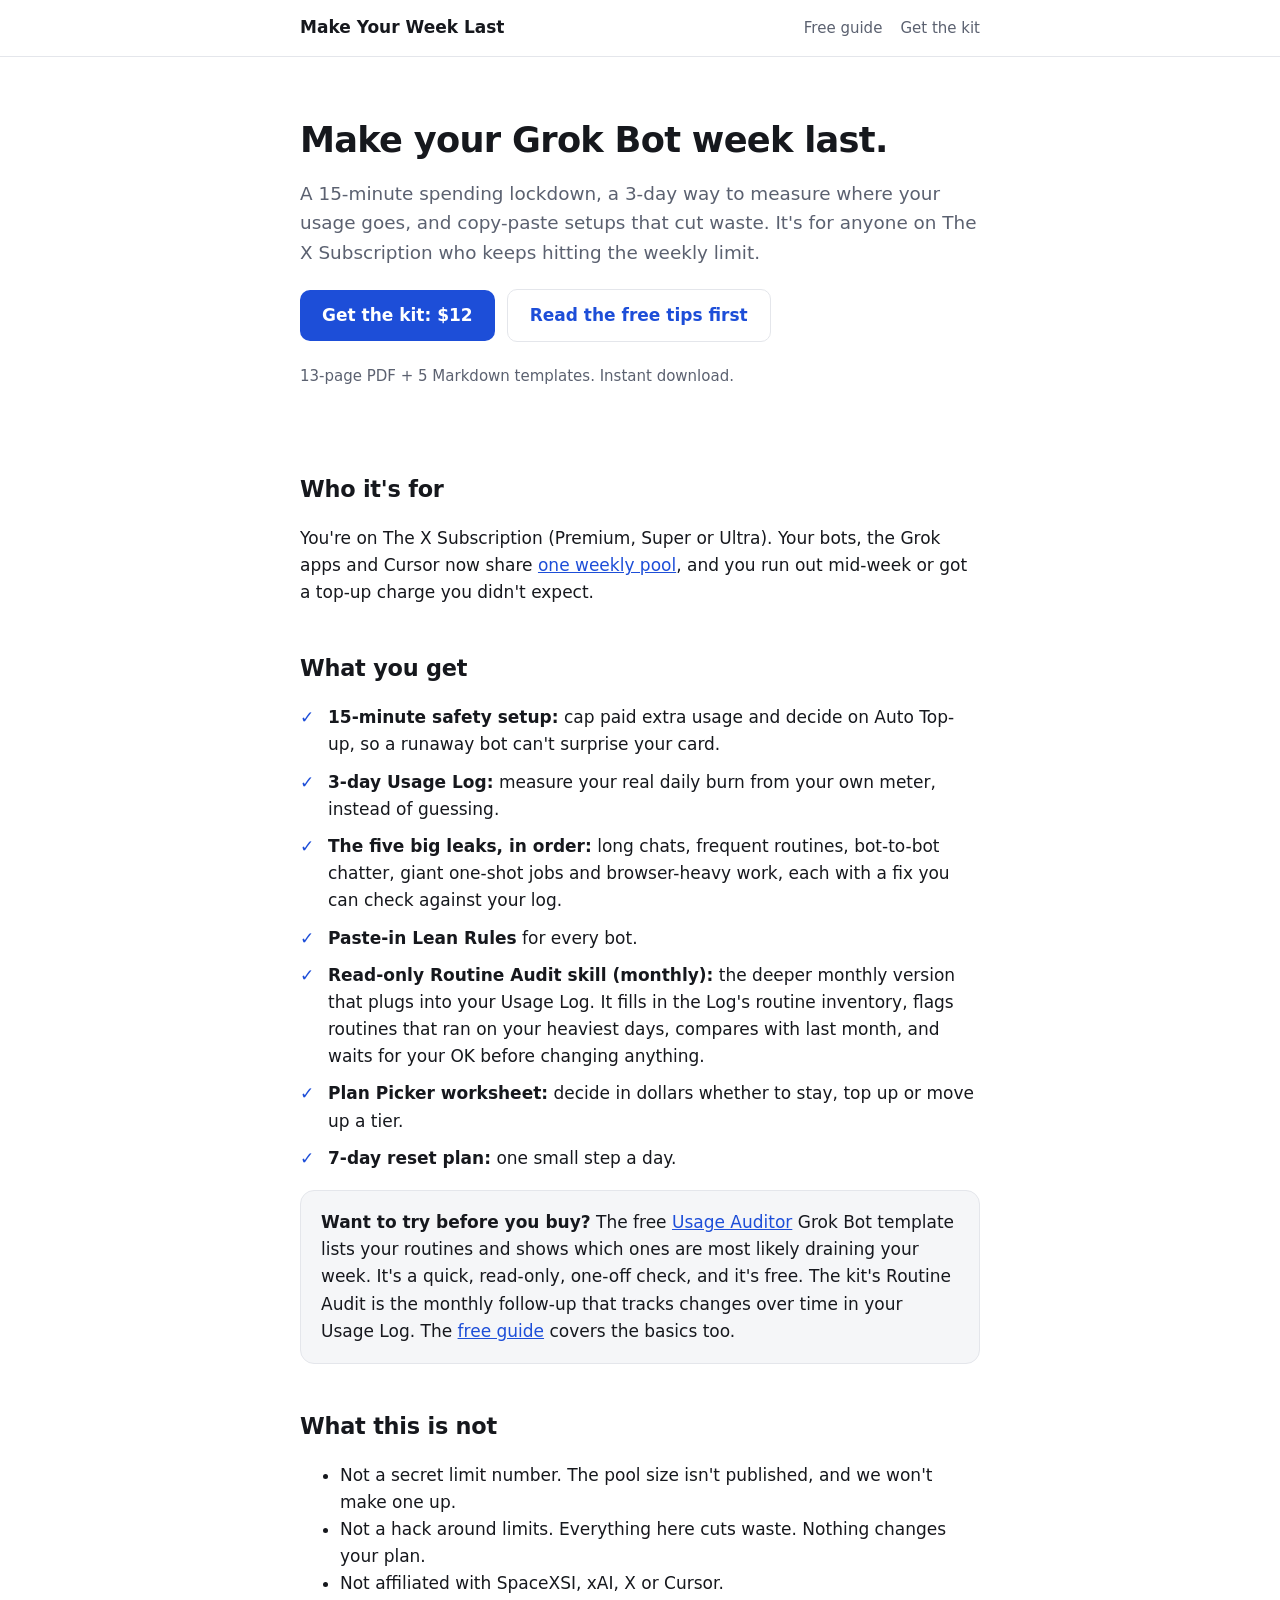
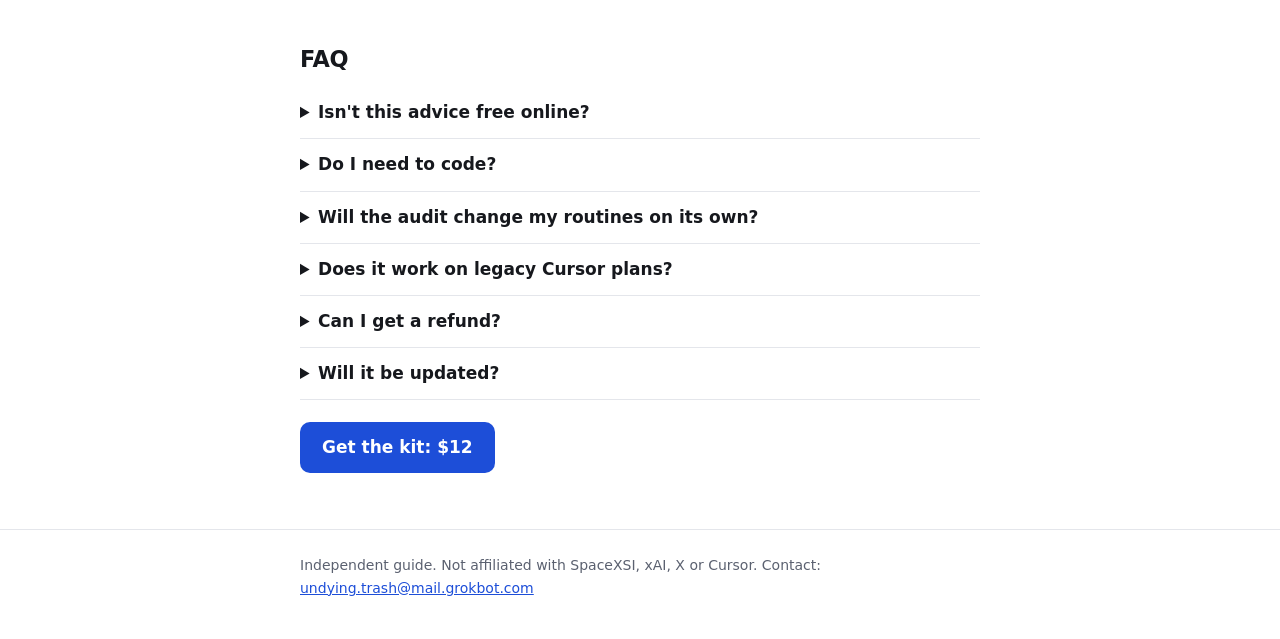
==== index.html @ 84034c90 "Add site" ====
<!doctype html>
<html lang="en">
<head>
<meta charset="utf-8">
<meta name="viewport" content="width=device-width,initial-scale=1">
<title>Make Your Week Last: a Grok Bot usage kit ($12)</title>
<meta name="description" content="A short guide and 5 copy-paste templates for Grok Bot users on The X Subscription who run out of weekly usage: cap surprise spending, measure your real burn, fix the biggest leaks, and pick a plan in dollars.">
<link rel="canonical" href="https://botfixer5000.github.io/make-your-week-last/">
<meta property="og:title" content="Make Your Week Last: a Grok Bot usage kit">
<meta property="og:description" content="Stop running out of Grok Bot usage mid-week. Guide + 5 copy-paste templates, $12.">
<meta property="og:type" content="website">
<meta property="og:url" content="https://botfixer5000.github.io/make-your-week-last/">
<link rel="stylesheet" href="style.css">
<script type="application/ld+json">{"@context":"https://schema.org","@type":"Product","name":"Make Your Week Last: Grok Bot Usage Kit","description":"PDF guide plus 5 Markdown templates to stop running out of Grok Bot weekly usage on The X Subscription.","offers":{"@type":"Offer","price":"12.00","priceCurrency":"USD","url":"https://botfixer5000.gumroad.com/l/make-your-week-last"}}</script>
</head>
<body>
<header class="site"><div class="wrap"><a href="./">Make Your Week Last</a><nav><a href="grok-bot-weekly-usage-running-out/">Free guide</a><a href="https://botfixer5000.gumroad.com/l/make-your-week-last">Get the kit</a></nav></div></header>
<main class="wrap">
<section class="hero">
<h1>Make your Grok Bot week last.</h1>
<p class="lede">A 15-minute spending lockdown, a 3-day way to measure where your usage goes, and copy-paste setups that cut waste. It's for anyone on The X Subscription who keeps hitting the weekly limit.</p>
<div class="cta"><a class="btn" href="https://botfixer5000.gumroad.com/l/make-your-week-last">Get the kit: $12</a><a class="btn ghost" href="grok-bot-weekly-usage-running-out/">Read the free tips first</a></div>
<p class="price">13-page PDF + 5 Markdown templates. Instant download.</p>
</section>

<h2>Who it's for</h2>
<p>You're on The X Subscription (Premium, Super or Ultra). Your bots, the Grok apps and Cursor now share <a href="https://docs.x.ai/x-subscription/usage-limits">one weekly pool</a>, and you run out mid-week or got a top-up charge you didn't expect.</p>

<h2>What you get</h2>
<ul class="check">
<li><strong>15-minute safety setup:</strong> cap paid extra usage and decide on Auto Top-up, so a runaway bot can't surprise your card.</li>
<li><strong>3-day Usage Log:</strong> measure your real daily burn from your own meter, instead of guessing.</li>
<li><strong>The five big leaks, in order:</strong> long chats, frequent routines, bot-to-bot chatter, giant one-shot jobs and browser-heavy work, each with a fix you can check against your log.</li>
<li><strong>Paste-in Lean Rules</strong> for every bot.</li>
<li><strong>Read-only Routine Audit skill (monthly):</strong> the deeper monthly version that plugs into your Usage Log. It fills in the Log's routine inventory, flags routines that ran on your heaviest days, compares with last month, and waits for your OK before changing anything.</li>
<li><strong>Plan Picker worksheet:</strong> decide in dollars whether to stay, top up or move up a tier.</li>
<li><strong>7-day reset plan:</strong> one small step a day.</li>
</ul>

<div class="card">
<strong>Want to try before you buy?</strong> The free <a href="https://botfixer5000.github.io/make-your-week-last/grok-bot-weekly-usage-running-out/">Usage Auditor</a> Grok Bot template lists your routines and shows which ones are most likely draining your week. It's a quick, read-only, one-off check, and it's free. The kit's Routine Audit is the monthly follow-up that tracks changes over time in your Usage Log. The <a href="grok-bot-weekly-usage-running-out/">free guide</a> covers the basics too.
</div>

<h2>What this is not</h2>
<ul>
<li>Not a secret limit number. The pool size isn't published, and we won't make one up.</li>
<li>Not a hack around limits. Everything here cuts waste. Nothing changes your plan.</li>
<li>Not affiliated with SpaceXSI, xAI, X or Cursor.</li>
</ul>

<h2>FAQ</h2>
<details><summary>Isn't this advice free online?</summary><p>Some of it is, and the kit links the official pages. What you're paying for is one ordered checklist, a way to measure your own burn, ready-to-paste templates, and the plan decision in dollars, all in one place for the shared-pool setup.</p></details>
<details><summary>Do I need to code?</summary><p>No. You paste text into your bots and fill in two tables.</p></details>
<details><summary>Will the audit change my routines on its own?</summary><p>No. It's read-only and asks you to approve each change by number.</p></details>
<details><summary>Does it work on legacy Cursor plans?</summary><p>Mostly. The leak fixes and templates apply anywhere. The billing steps are written for The X Subscription, and legacy screens use different names (On-demand usage, On-demand monthly limit).</p></details>
<details><summary>Can I get a refund?</summary><p>No. All sales are final (except where the law requires a refund) because this is a digital download you keep as soon as you buy it. The product page has a free preview with the full table of contents and a sample page. If a file won't open or download, email <a href="mailto:undying.trash@mail.grokbot.com">undying.trash@mail.grokbot.com</a> and I'll send it again.</p></details>
<details><summary>Will it be updated?</summary><p>Buyers get any v1.x updates free, through the same download. Plans and menus change, so I plan to update it when they do, but there's no set schedule.</p></details>

<div class="cta"><a class="btn" href="https://botfixer5000.gumroad.com/l/make-your-week-last">Get the kit: $12</a></div>
</main>
<footer><div class="wrap small">Independent guide. Not affiliated with SpaceXSI, xAI, X or Cursor. Contact: <a href="mailto:undying.trash@mail.grokbot.com">undying.trash@mail.grokbot.com</a></div></footer>
</body>
</html>
---- style.css ----
:root{--ink:#16181d;--muted:#5b6170;--line:#e4e6eb;--bg:#fff;--soft:#f5f6f8;--accent:#1d4ed8;--accent-ink:#fff}
@media (prefers-color-scheme:dark){:root{--ink:#e9ebf0;--muted:#a3a9b6;--line:#2a2e37;--bg:#0f1115;--soft:#171a21;--accent:#6b8cff;--accent-ink:#0f1115}}
*{box-sizing:border-box}html{-webkit-text-size-adjust:100%}
body{margin:0;font:17px/1.6 system-ui,-apple-system,"Segoe UI",Roboto,Helvetica,Arial,sans-serif;color:var(--ink);background:var(--bg)}
.wrap{max-width:720px;margin:0 auto;padding:0 20px}
header.site{border-bottom:1px solid var(--line)}header.site .wrap{display:flex;justify-content:space-between;align-items:center;height:56px}
header.site a{color:var(--ink);text-decoration:none;font-weight:600}header.site nav a{font-weight:500;color:var(--muted);margin-left:18px;font-size:15px}
a{color:var(--accent)}h1{font-size:2.2rem;line-height:1.15;margin:.2em 0 .3em;letter-spacing:-.02em}
h2{font-size:1.4rem;margin:2em 0 .4em;letter-spacing:-.01em}h3{font-size:1.1rem;margin:1.5em 0 .3em}
.hero{padding:56px 0 24px}.lede{font-size:1.15rem;color:var(--muted)}
.btn{display:inline-block;background:var(--accent);color:var(--accent-ink);padding:12px 22px;border-radius:10px;text-decoration:none;font-weight:600}
.btn.ghost{background:transparent;color:var(--accent);border:1px solid var(--line)}
.cta{display:flex;gap:12px;flex-wrap:wrap;align-items:center;margin:22px 0}.price{color:var(--muted);font-size:15px}
.card{background:var(--soft);border:1px solid var(--line);border-radius:14px;padding:18px 20px;margin:18px 0}
ul.check{list-style:none;padding:0}ul.check li{padding-left:28px;position:relative;margin:10px 0}
ul.check li:before{content:"✓";position:absolute;left:0;color:var(--accent);font-weight:700}
table{border-collapse:collapse;width:100%;font-size:15px;margin:12px 0}th,td{border-bottom:1px solid var(--line);padding:8px 6px;text-align:left}
code,pre{font-family:ui-monospace,SFMono-Regular,Menlo,Consolas,monospace;font-size:14px}pre{background:var(--soft);border:1px solid var(--line);border-radius:10px;padding:14px;overflow:auto;white-space:pre-wrap}
details{border-bottom:1px solid var(--line);padding:12px 0}summary{cursor:pointer;font-weight:600}
.small{font-size:14px;color:var(--muted)}footer{border-top:1px solid var(--line);margin-top:56px;padding:24px 0 40px}
.toc{font-size:15px}.toc ol{margin:.3em 0 0;padding-left:1.2em}
@media (max-width:520px){body{font-size:16px}h1{font-size:1.75rem}header.site .wrap{height:auto;padding-top:10px;padding-bottom:10px;gap:8px}header.site nav{white-space:nowrap}header.site nav a{margin-left:12px;font-size:14px}header.site>.wrap>a{font-size:15px;white-space:nowrap}}
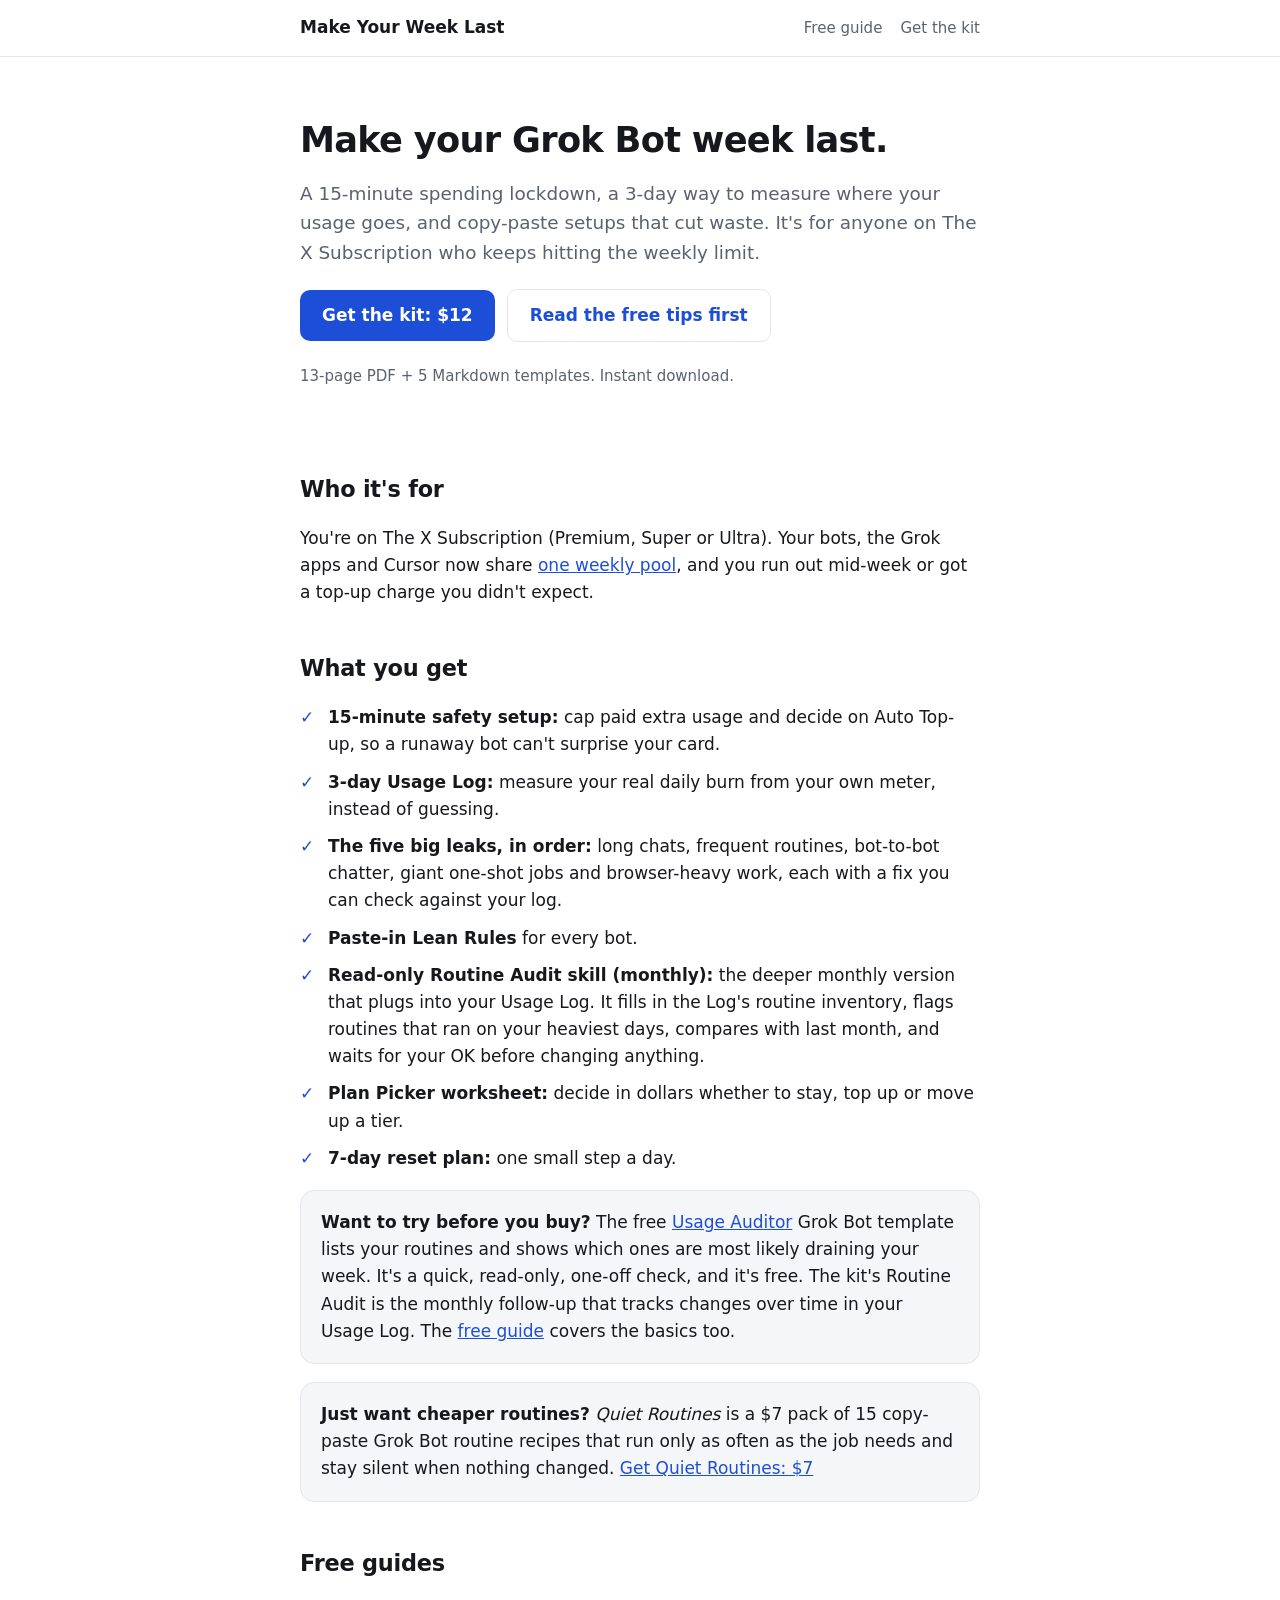
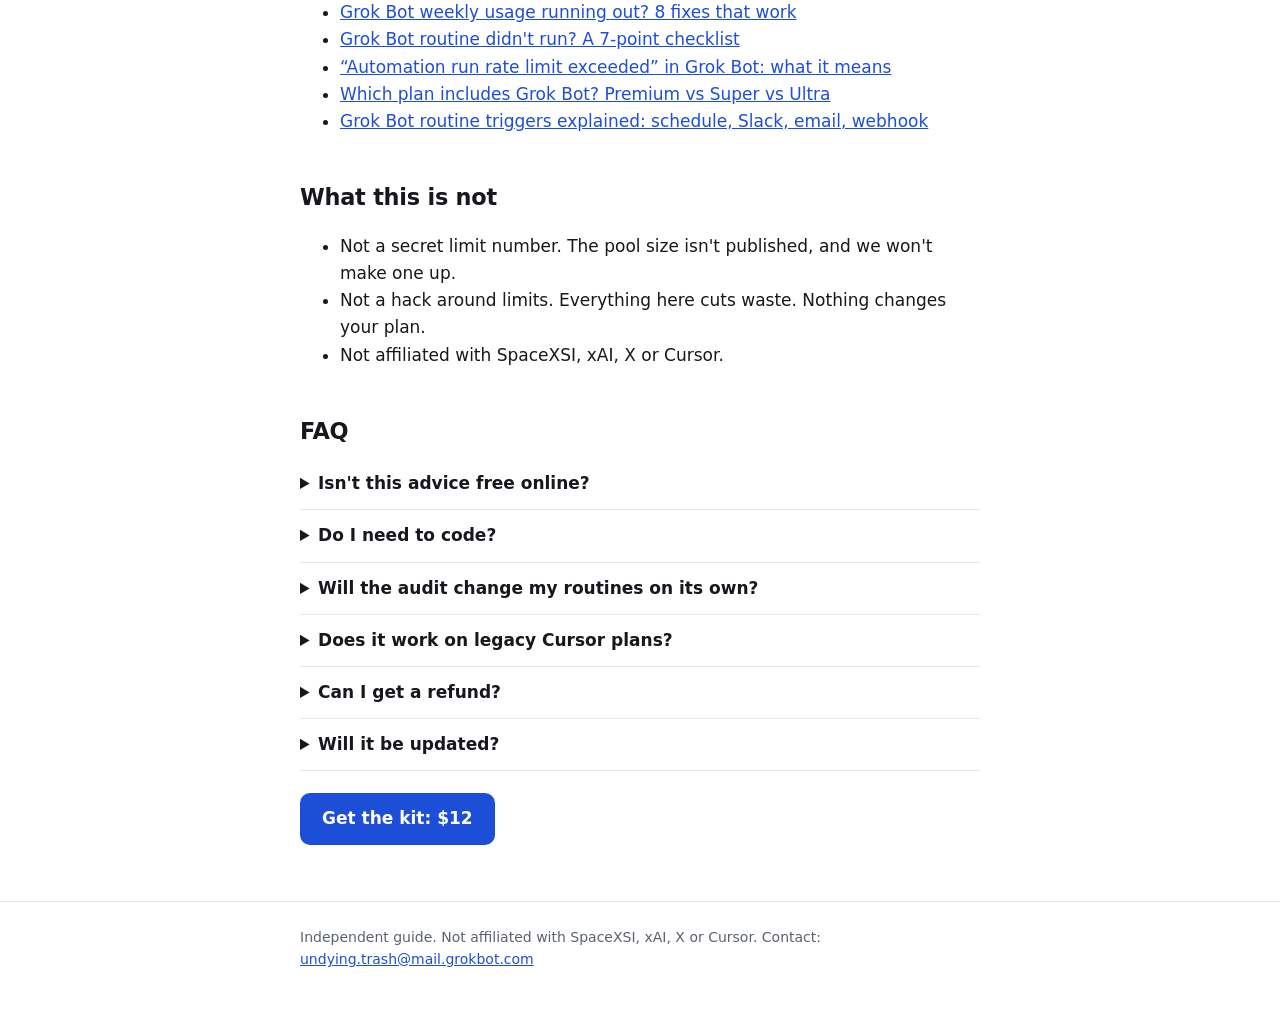
==== commit a546731e: "Add Quiet Routines and 4 guides" ====
--- a/index.html
+++ b/index.html
@@ -1,6 +1,7 @@
 <!doctype html>
 <html lang="en">
 <head>
+<meta name="google-site-verification" content="UAMNcoWR_PpXEXKxBEg5cKp0CFgbAZneuXCHmwdmCbc" />
 <meta charset="utf-8">
 <meta name="viewport" content="width=device-width,initial-scale=1">
 <title>Make Your Week Last: a Grok Bot usage kit ($12)</title>
@@ -38,8 +39,21 @@
 </ul>
 
 <div class="card">
-<strong>Want to try before you buy?</strong> The free <a href="https://botfixer5000.github.io/make-your-week-last/grok-bot-weekly-usage-running-out/">Usage Auditor</a> Grok Bot template lists your routines and shows which ones are most likely draining your week. It's a quick, read-only, one-off check, and it's free. The kit's Routine Audit is the monthly follow-up that tracks changes over time in your Usage Log. The <a href="grok-bot-weekly-usage-running-out/">free guide</a> covers the basics too.
+<strong>Want to try before you buy?</strong> The free <a href="https://x.ai/bot/VB-5Vtr02fQfb85VP9PFY">Usage Auditor</a> Grok Bot template lists your routines and shows which ones are most likely draining your week. It's a quick, read-only, one-off check, and it's free. The kit's Routine Audit is the monthly follow-up that tracks changes over time in your Usage Log. The <a href="grok-bot-weekly-usage-running-out/">free guide</a> covers the basics too.
 </div>
+
+<div class="card">
+<strong>Just want cheaper routines?</strong> <em>Quiet Routines</em> is a $7 pack of 15 copy-paste Grok Bot routine recipes that run only as often as the job needs and stay silent when nothing changed. <a href="https://botfixer5000.gumroad.com/l/quiet-routines">Get Quiet Routines: $7</a>
+</div>
+
+<h2>Free guides</h2>
+<ul>
+<li><a href="grok-bot-weekly-usage-running-out/">Grok Bot weekly usage running out? 8 fixes that work</a></li>
+<li><a href="grok-bot-routine-not-running/">Grok Bot routine didn't run? A 7-point checklist</a></li>
+<li><a href="automation-run-rate-limit-exceeded/">“Automation run rate limit exceeded” in Grok Bot: what it means</a></li>
+<li><a href="which-plan-includes-grok-bot/">Which plan includes Grok Bot? Premium vs Super vs Ultra</a></li>
+<li><a href="grok-bot-routine-triggers/">Grok Bot routine triggers explained: schedule, Slack, email, webhook</a></li>
+</ul>
 
 <h2>What this is not</h2>
 <ul>
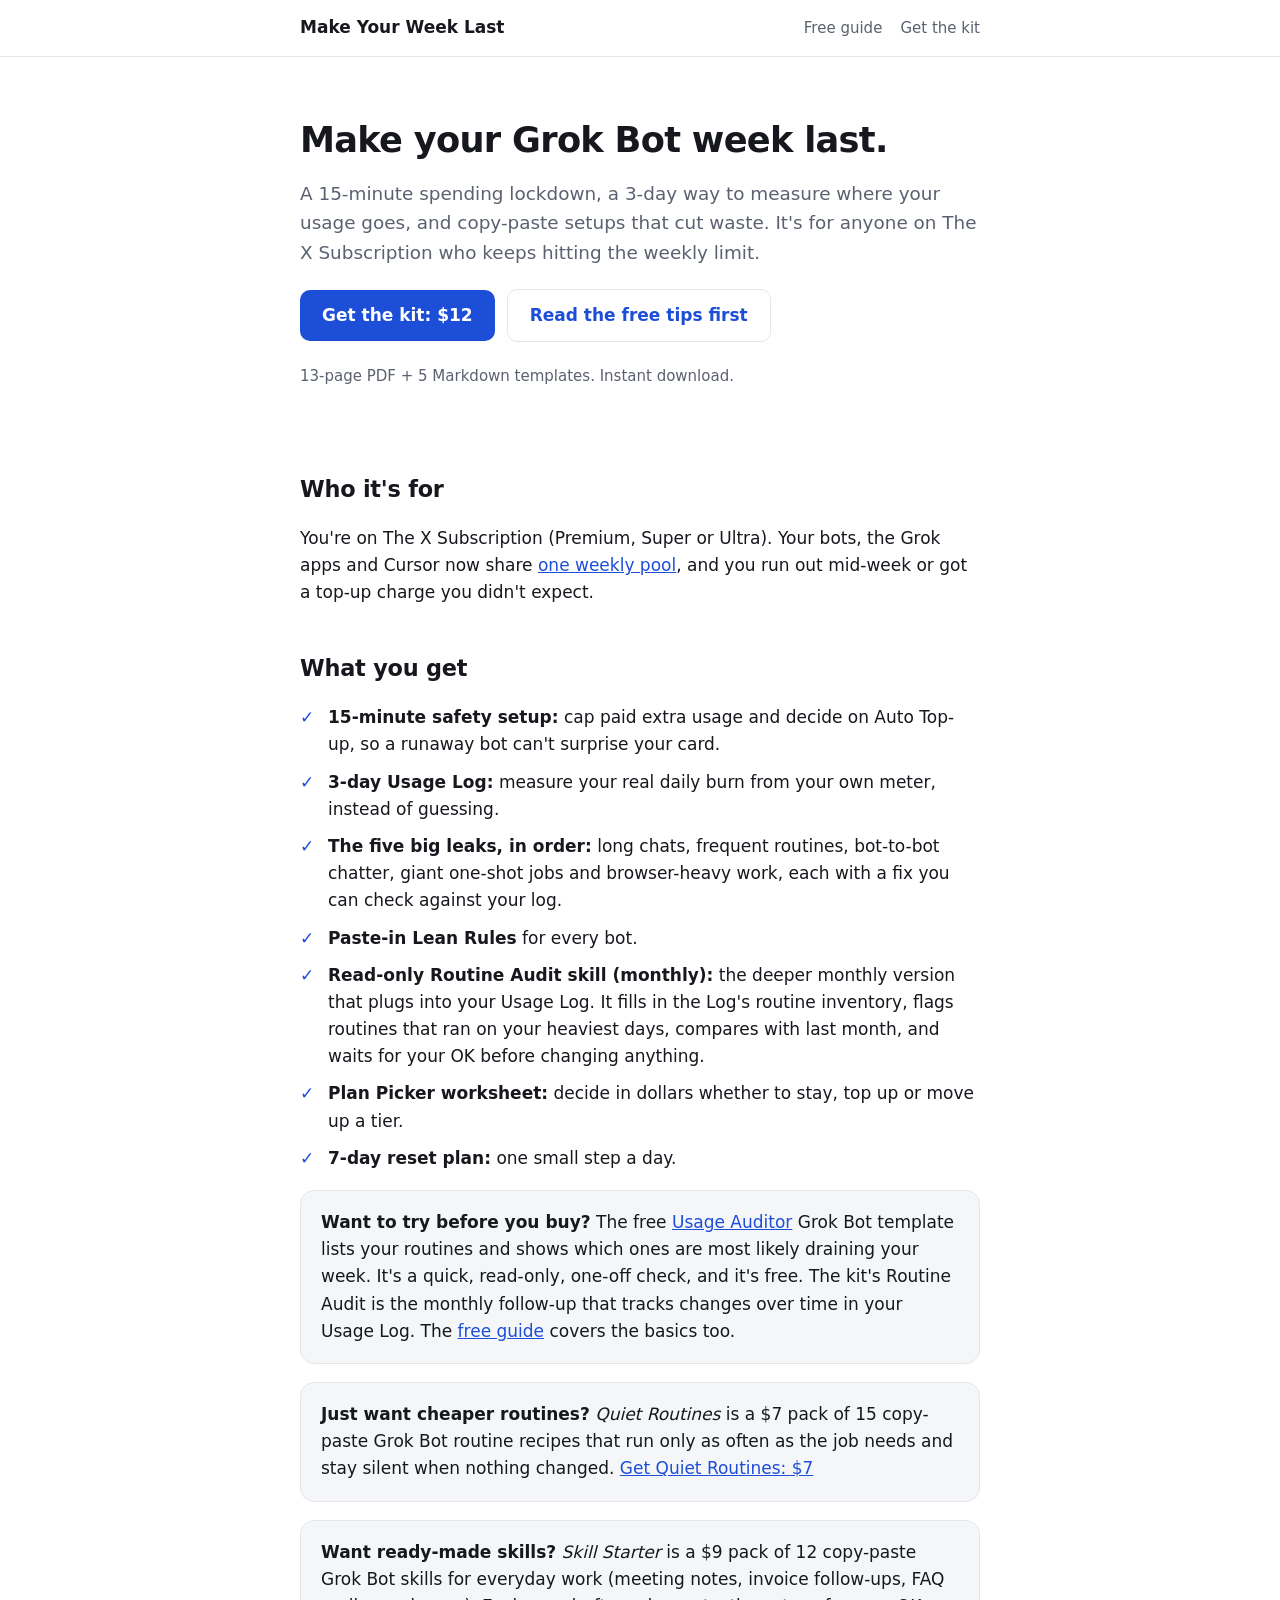
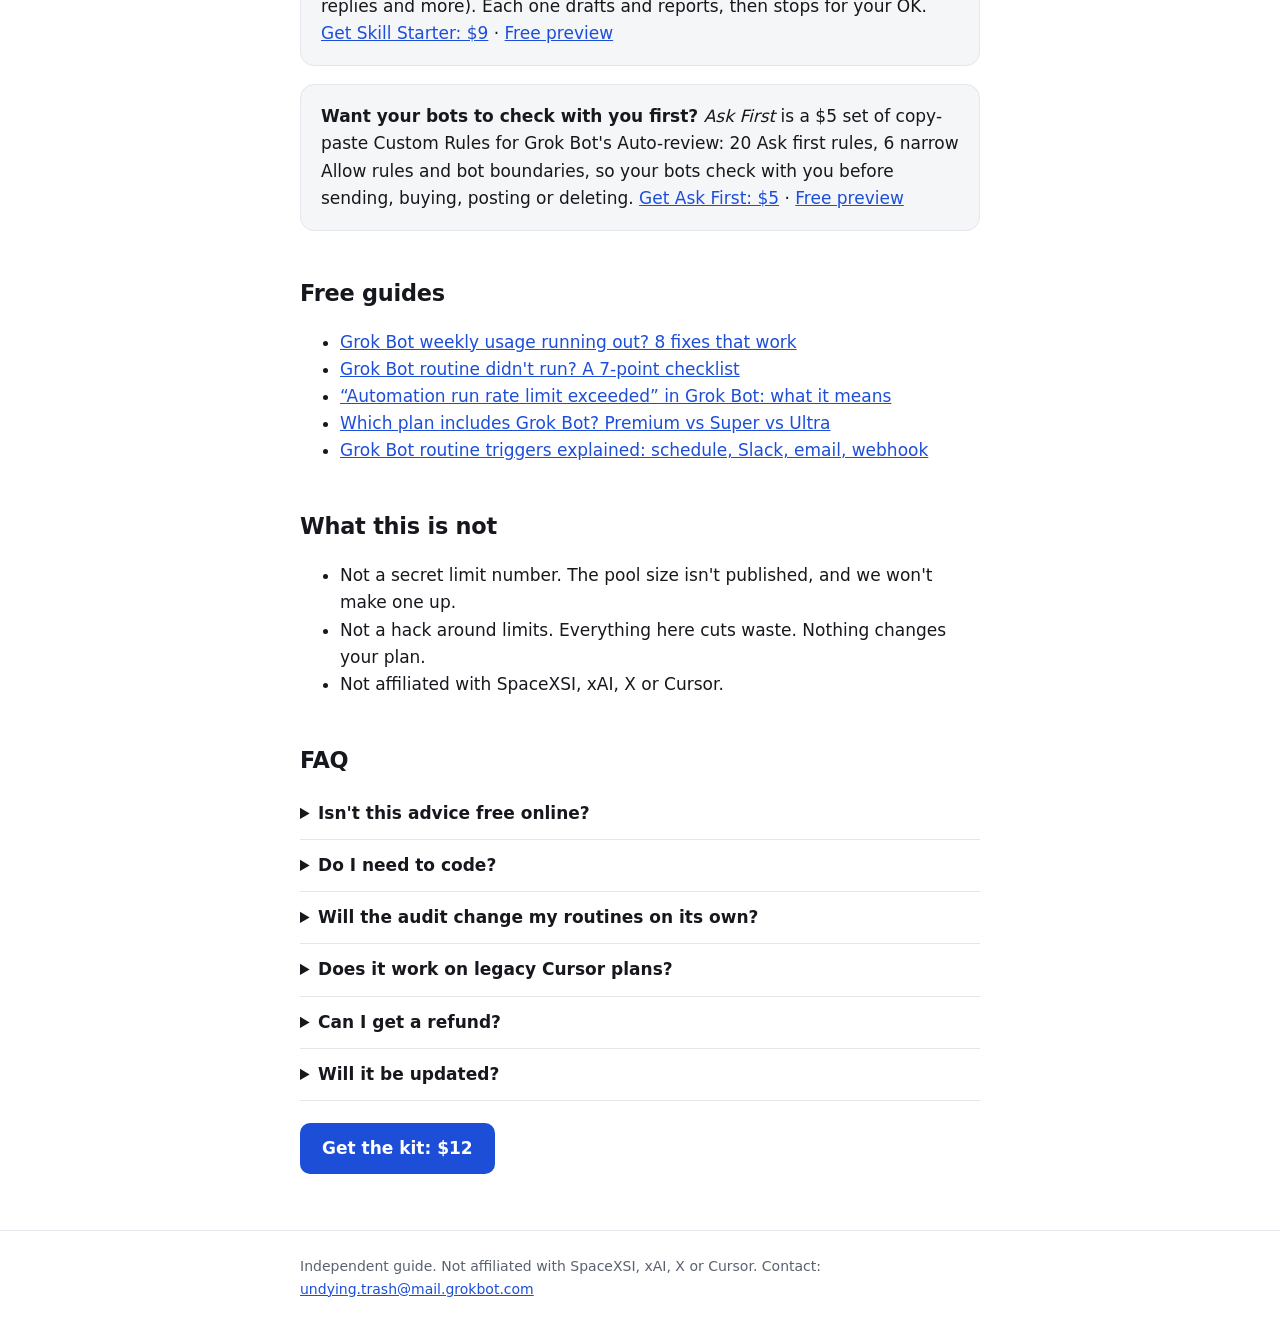
==== commit 0fda134f: "Add Skill Starter and Ask First to site" ====
--- a/index.html
+++ b/index.html
@@ -46,6 +46,14 @@
 <strong>Just want cheaper routines?</strong> <em>Quiet Routines</em> is a $7 pack of 15 copy-paste Grok Bot routine recipes that run only as often as the job needs and stay silent when nothing changed. <a href="https://botfixer5000.gumroad.com/l/quiet-routines">Get Quiet Routines: $7</a>
 </div>
 
+<div class="card">
+<strong>Want ready-made skills?</strong> <em>Skill Starter</em> is a $9 pack of 12 copy-paste Grok Bot skills for everyday work (meeting notes, invoice follow-ups, FAQ replies and more). Each one drafts and reports, then stops for your OK. <a href="https://botfixer5000.gumroad.com/l/skill-starter">Get Skill Starter: $9</a> · <a href="skill-starter-preview.pdf">Free preview</a>
+</div>
+
+<div class="card">
+<strong>Want your bots to check with you first?</strong> <em>Ask First</em> is a $5 set of copy-paste Custom Rules for Grok Bot's Auto-review: 20 Ask first rules, 6 narrow Allow rules and bot boundaries, so your bots check with you before sending, buying, posting or deleting. <a href="https://botfixer5000.gumroad.com/l/ask-first-rules">Get Ask First: $5</a> · <a href="ask-first-rules-preview.pdf">Free preview</a>
+</div>
+
 <h2>Free guides</h2>
 <ul>
 <li><a href="grok-bot-weekly-usage-running-out/">Grok Bot weekly usage running out? 8 fixes that work</a></li>
